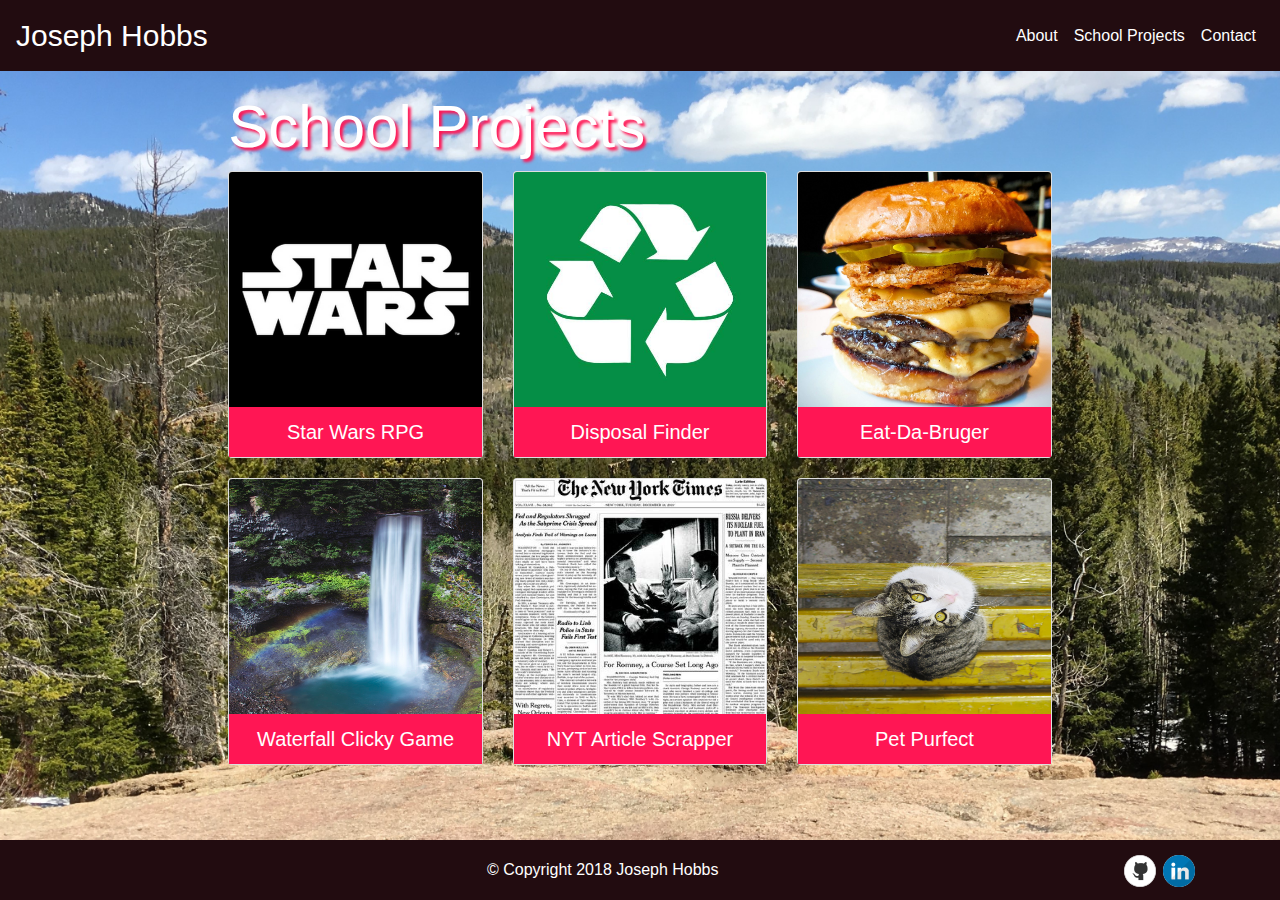
==== portfolio.html @ c1c57bb5 "updated profile page" ====
<!DOCTYPE html>
<html lang="en-us">

    <head>
        <meta charset="UTF-8">
        <meta name="viewport" content="width=device-width, initial-scale=1">
        <title>Joseph Hobbs</title>
        <link rel="stylesheet" href="https://maxcdn.bootstrapcdn.com/bootstrap/4.0.0/css/bootstrap.min.css" integrity="sha384-Gn5384xqQ1aoWXA+058RXPxPg6fy4IWvTNh0E263XmFcJlSAwiGgFAW/dAiS6JXm"
        crossorigin="anonymous">
        <script src="https://code.jquery.com/jquery-3.3.1.min.js" integrity="sha256-FgpCb/KJQlLNfOu91ta32o/NMZxltwRo8QtmkMRdAu8="
            crossorigin="anonymous"></script>
        <script src="https://maxcdn.bootstrapcdn.com/bootstrap/4.0.0/js/bootstrap.min.js" integrity="sha384-JZR6Spejh4U02d8jOt6vLEHfe/JQGiRRSQQxSfFWpi1MquVdAyjUar5+76PVCmYl"
            crossorigin="anonymous"></script>
        <link rel="stylesheet"
            href="https://cdnjs.cloudflare.com/ajax/libs/animate.css/3.5.2/animate.min.css"
            integrity="sha384-OHBBOqpYHNsIqQy8hL1U+8OXf9hH6QRxi0+EODezv82DfnZoV7qoHAZDwMwEJvSw"
            crossorigin="anonymous">
        <!-- <link rel="stylesheet" type="text/css" href="assets/css/style.css"> -->
        <link rel="stylesheet" type="text/css" href="assets/css/style2.css"> 
    </head>

    <body>
        <nav class="navbar navbar-expand-lg">
            <a class="navbar-brand" id="name-header" href="index.html">Joseph Hobbs</a>
            <button class="navbar-toggler custom-toggler" type="button" data-toggle="collapse" data-target="#navbarNavAltMarkup" aria-controls="navbarNavAltMarkup"
                aria-expanded="false" aria-label="Toggle navigation">
                <span class="navbar-toggler-icon"></span>
            </button>
            <div class="collapse navbar-collapse" id="navbarNavAltMarkup">
                <div class="navbar-nav ml-auto">
                    <a class="nav-item nav-link active" href="index.html">About
                        <span class="sr-only">(current)</span>
                    </a>
                    <a class="nav-item nav-link active" href="portfolio.html">School Projects</a>
                    <a class="nav-item nav-link active" href="#" id="contact">Contact</a>
                    <!-- <li class="nav-item dropdown">
                        <a class="nav-link dropdown-toggle" href="#" id="navbarDropdown" role="button" data-toggle="dropdown" aria-haspopup="true" aria-expanded="false">
                            Social
                        </a>
                        <div class="dropdown-menu dropdown-menu-right animated zoomInRight" aria-labelledby="navbarDropdown">
                            <a class="dropdown-item" href="https://github.com/schosev" target="_blank">
                                <img src="assets/images/github.png" alt="github icon" class="social" />
                                Github
                            </a>
                            <a class="dropdown-item" href="https://www.linkedin.com/in/joseph-hobbs-912861156/" target="_blank">
                                <img src="assets/images/linkedin.png" alt="linkedin icon" class="social" />
                                Linked In
                            </a>
                            <a class="dropdown-item" href="https://stackoverflow.com/users/9186098/schosev" target="_blank">
                                <img src="assets/images/stackoverflow.png" alt="stackoverflow icon" class="social" />
                                Stackoverflow
                            </a>
                        </div>
                    </li> -->
                </div>
            </div>
        </nav>

        <div class="container-fluid main-div">
            <div class="row">
                    <div class="col-md-2"></div>
                    <div class="col-md-8 col-sm-12 main-col">
                        <h2 class="jumbo-text">School Projects</h2>
                        <div class="card" id="port-main-card">
                            <!-- <div class="card-header">
                                <h2>Portfolio</h2>
                            </div> -->
                            <!-- <div class="card-body"> -->
                                <div class="row port-row"> 
                                    <div class="col-lg-4 col-md-6 col-sm-6 col-xs-12">
                                        <div class="card card-port">
                                            <img class="card-img-top" src="assets/images/star-wars.jpg" alt="Star Wars RPG Image">
                                            <div class="card-body port-card-body text-center">
                                              Star Wars RPG
                                            </div>
                                            <div class="animated pulse hover-text">
                                              <p class="skill-port">Skills: </p>
                                              <p>HTML, CSS, Javascript, Jquery</p>
                                              <p><a href="https://schosev.github.io/week-4-game/" target="_blank">Visit the website</a></p>
                                              <p><a href="https://github.com/schosev/week-4-game" target="_blank">See the code</a></p>
                                            </div>
                                        </div>
                                    </div>
                                    <div class="col-lg-4 col-md-6 col-sm-6 col-xs-12">
                                        <div class="card card-port">
                                            <img class="card-img-top" src="assets/images/recycling.jpg" alt="Disposal Finder Image">
                                            <div class="card-body port-card-body text-center">
                                              Disposal Finder
                                            </div>
                                            <div class="animated pulse hover-text">
                                              <p class="skill-port">Skills: </p>
                                              <p>API, AJAX, Firebase, google maps, HTML, CSS, Javascript, Jquery</p>
                                              <p><a href="https://schosev.github.io/recycling_project/#!" target="_blank">Visit the website</a></p>
                                              <p><a href="https://github.com/schosev/recycling_project" target="_blank">See the code</a></p>
                                            </div>
                                        </div>
                                    </div>
                                    <div class="col-lg-4 col-md-6 col-sm-6 col-xs-12">
                                      <div class="card card-port">
                                          <img class="card-img-top" src="assets/images/burger2.jpg" alt="Burger Image">
                                          <div class="card-body port-card-body text-center">
                                            Eat-Da-Bruger
                                          </div>
                                          <div class="animated pulse hover-text">
                                            <p class="skill-port">Skills: </p>
                                            <p>handlebars, Node, Express, MySQL, Sequelize, Heroku, HTML, CSS, Javascript, Jquery</p>
                                            <p><a href="https://radiant-sands-44602.herokuapp.com/" target="_blank">Visit the website</a></p>
                                            <p><a href="https://github.com/schosev/burger" target="_blank">See the code</a></p>
                                          </div>
                                      </div>
                                  </div>
                                  <div class="col-lg-4 col-md-6 col-sm-6 col-xs-12">
                                    <div class="card card-port">
                                        <img class="card-img-top" src="assets/images/waterfall2.jpg" alt="Waterfall Image">
                                        <div class="card-body port-card-body text-center">
                                          Waterfall Clicky Game
                                        </div>
                                        <div class="animated pulse hover-text">
                                          <p class="skill-port">Skills: </p>
                                          <p>React, HTML, CSS, Javascript</p>
                                          <p><a href="https://schosev.github.io/click-game/" target="_blank">Visit the website</a></p>
                                          <p><a href="https://github.com/schosev/click-game" target="_blank">See the code</a></p>
                                        </div>
                                    </div>
                                </div>
                                <div class="col-lg-4 col-md-6 col-sm-6 col-xs-12">
                                  <div class="card card-port">
                                      <img class="card-img-top" src="assets/images/nyt.jpg" alt="Waterfall Image">
                                      <div class="card-body port-card-body text-center">
                                        NYT Article Scrapper
                                      </div>
                                      <div class="animated pulse hover-text">
                                        <p class="skill-port">Skills: </p>
                                        <p>React, API, Node, Express, MongoDB, Mongoose, Heroku, HTML, CSS, Javascript</p>
                                        <p><a href="https://frozen-lowlands-61002.herokuapp.com/" target="_blank">Visit the website</a></p>
                                        <p><a href="https://github.com/schosev/nyt-react" target="_blank">See the code</a></p>
                                      </div>
                                  </div>
                              </div>
                                    <div class="col-lg-4 col-md-6 col-sm-6 col-xs-12">
                                        <div class="card card-port">
                                            <img class="card-img-top" src="assets/images/cat.jpeg" alt="Pet Purfect Image">
                                            <div class="card-body port-card-body text-center">
                                              Pet Purfect
                                            </div>
                                            <div class="animated pulse hover-text">
                                              <p class="skill-port">Skills: </p>
                                              <p>React, API, Node, Express, MySQL, Sequlize, firebase, HTML, CSS, Javascript, Boostrap, Heroku</p>
                                              <p><a href="https://petpurfect.herokuapp.com/" target="_blank">Visit the website</a></p>
                                              <p><a href="https://github.com/ggaeth/pet-care-project" target="_blank">See the code</a></p>
                                            </div>
                                        </div>
                                    </div>
                                </div>            
                                <div class="col-md-2"></div>
                            </div>
                        <!-- </div> -->
                    </div>
                </div>
            </div>

        <footer class="footer">
            <div class="container">
                <div class="text-center footer-text">&copy; Copyright 2018 Joseph Hobbs
                    <div class="social-icons">
                    <a href="https://github.com/schosev" target="_blank">
                        <img src="assets/images/github.png" alt="github icon" class="social" />
                    </a>
                    <a href="https://www.linkedin.com/in/joseph-hobbs-912861156/" target="_blank">
                        <img src="assets/images/linkedin.png" alt="linkedin icon" class="social" />
                    </a>
                    <!-- <a href="https://stackoverflow.com/users/9186098/schosev" target="_blank">
                        <img src="assets/images/stackoverflow.png" alt="stackoverflow icon" class="social" />
                    </a> -->
                    </div>
                </div>
            </div>
        </footer>
        <div class="modal fade animated zoomIn" id="contactModal" tabindex="-1" role="dialog" aria-labelledby="exampleModalCenterTitle" aria-hidden="true">
            <div class="modal-dialog modal-dialog-centered" role="document">
                <div class="modal-content">
                    <div class="modal-header">
                        <h5 class="modal-title" id="exampleModalLongTitle">Contact Me</h5>
                        <button type="button" class="close" data-dismiss="modal" aria-label="Close">
                            <span aria-hidden="true">&times;</span>
                        </button>
        
                    </div>
                    <div class="modal-body">
                        <div class="row">
                            <div class="card-body">
                                <!-- <form>
                                    <div class="form-group">
                                        <label for="name-box" class="labelClass">Name</label>
                                        <br />
                                        <input type="text" class="form-control" name="name-box" id=name-box placeholder="John Smith" />
                                        <br />
                                    </div>
                                    <div class="form-group">
                                        <label for="email-box" class="labelClass">Email</label>
                                        <br />
                                        <input type="email" class="form-control" name="email-box" id="email-box" placeholder="example@gmail.com" />
                                        <br />
                                    </div>
                                    <div class="form-group">
                                        <label for="message-box" class="labelClass">Message</label>
                                        <br />
                                        <textarea class="form-control" name="message-box" id="message-box"></textarea>
                                        <br />
                                    </div>
                                        <input type="button" class="btn btn-default btn-lg" id="submit-button" data-dismiss="modal" value="Submit" />
                                        <br />
                                </form> -->
                                <p><span class="contact-title">Email:</span> <a class="contact-link" href="mailto:jhobbs1978@hotmail.com" target="_top">jhobbs1978@hotmail.com</a></p>
                                <p><span class="contact-title">Phone:</span> 816-716-6224</p>
                                <p>
                                  <a class="contact-link" href="https://www.linkedin.com/in/joseph-hobbs-912861156/" target="_blank">
                                    <span class="contact-title">LinkedIn </span>
                                    <img src="assets/images/linkedin.png" alt="linkedin icon" />
                                  </a>
                                </p>
                            </div>
                        </div>
                    </div>
                </div>
            </div>
        </div>
        <script>
            $("#contact").on("click", function(){
                $('#contactModal').modal("show");
            })
        </script>
    </body>
</html>
---- assets/css/style2.css ----
html {
    position: relative;
    min-height: 100%;
}

body {
  margin-bottom: 60px; /* Margin bottom by footer height */
  /* background: linear-gradient(to right, #247ba0, #b2dbbf, #70c1b3); */

  /* background-image: url("../images/co-view-2.jpg");
  background-repeat: no-repeat;
  background-position:center;
  background-size: cover; */
  /* background-size: 100% 100%; */

  background: url(../images/co-view-4.jpg) no-repeat center center fixed; 
  -webkit-background-size: cover;
  -moz-background-size: cover;
  -o-background-size: cover;
  background-size: cover;
}

.main-div {
    margin: 20px 0px;
}

.navbar {
    background-color: #220c10;
    color: #ffffff
}

a {
    color: #ffffff;
}

a:hover {
    color: #cdd3d5;
}

.custom-toggler.navbar-toggler {
    border-color: rgb(255,255,255);
}
.custom-toggler .navbar-toggler-icon {
  background-image: url("data:image/svg+xml;charset=utf8,%3Csvg viewBox='0 0 32 32' xmlns='http://www.w3.org/2000/svg'%3E%3Cpath stroke='rgba(255,255,255, 0.7)' stroke-width='2' stroke-linecap='round' stroke-miterlimit='10' d='M4 8h24M4 16h24M4 24h24'/%3E%3C/svg%3E");
}

.card-header, .modal-header {
    background-color: #ff1654;
}

.jumbotron {
  /* background-image: url("../images/mountains.jpg"); */
  /* background-image: url("../images/colorado2.jpg"); */

  /* background-image: url("../images/moon.jpg");
  background-repeat: no-repeat;
  background-size: 100% 100%; */

  background-color: transparent;
  border: 10px solid black;
 
}

.jumbo-text {
  font-size: 60px;
  color: #ffffff;
  text-shadow: 3px 3px 3px #ff1654;
  /* color: black;
  text-shadow: 3px 3px 3px #ff1654; */
}

.port-card-body {
    background-color: #ff1654;
    color: #ffffff;
    font-size: 20px;
    padding: 10px;
}

.port-row {
    margin-bottom: 20px;
}

.space {
  /* margin-top: 20px; */
}

.footer {
    position: absolute;
    bottom: 0;
    width: 100%;
    height: 60px; /* Set the fixed height of the footer here */
    line-height: 60px; /* Vertically center the text there */
    background-color: #220c10;
    color: #ffffff;
}

.social-icons {
    float: right;
}

.social {
    margin-left: 3px;
}

img {
    max-height: 235px;
}

/* .card-image-top {
  max-height: 235px; 
} */

#port-main-card {
    margin-bottom: 20px;
    background-color: transparent;
    border: none;
}

.contact-link {
  color: #220c10;
}

.contact-link:hover {
  color: #ff1654;
}

.contact-title {
  font-weight: bold;
}

.card-port {
  position: relative;
  margin-bottom: 20px;
}

.card-port .hover-text {
  position:absolute;
  top: 0px;
  left:0px;
  /* visibility:hidden; */
  display: none;
}
  
.card-port:hover .hover-text {
/* visibility:visible; */
width: 100%;
height: 100%;
/* background-color: black; */
background-color: rgba(12, 11, 11, 0.6);
color: white;
display: block;
}

.skill-port {
  margin-bottom: 0px;
  font-weight: bold;
}

.hover-text a {
  color: #ffffff;
  font-weight: bold;
}

#name-header {
    font-size: 30px;
}

#profile-image {
    float: left;
    margin-right: 20px;
}
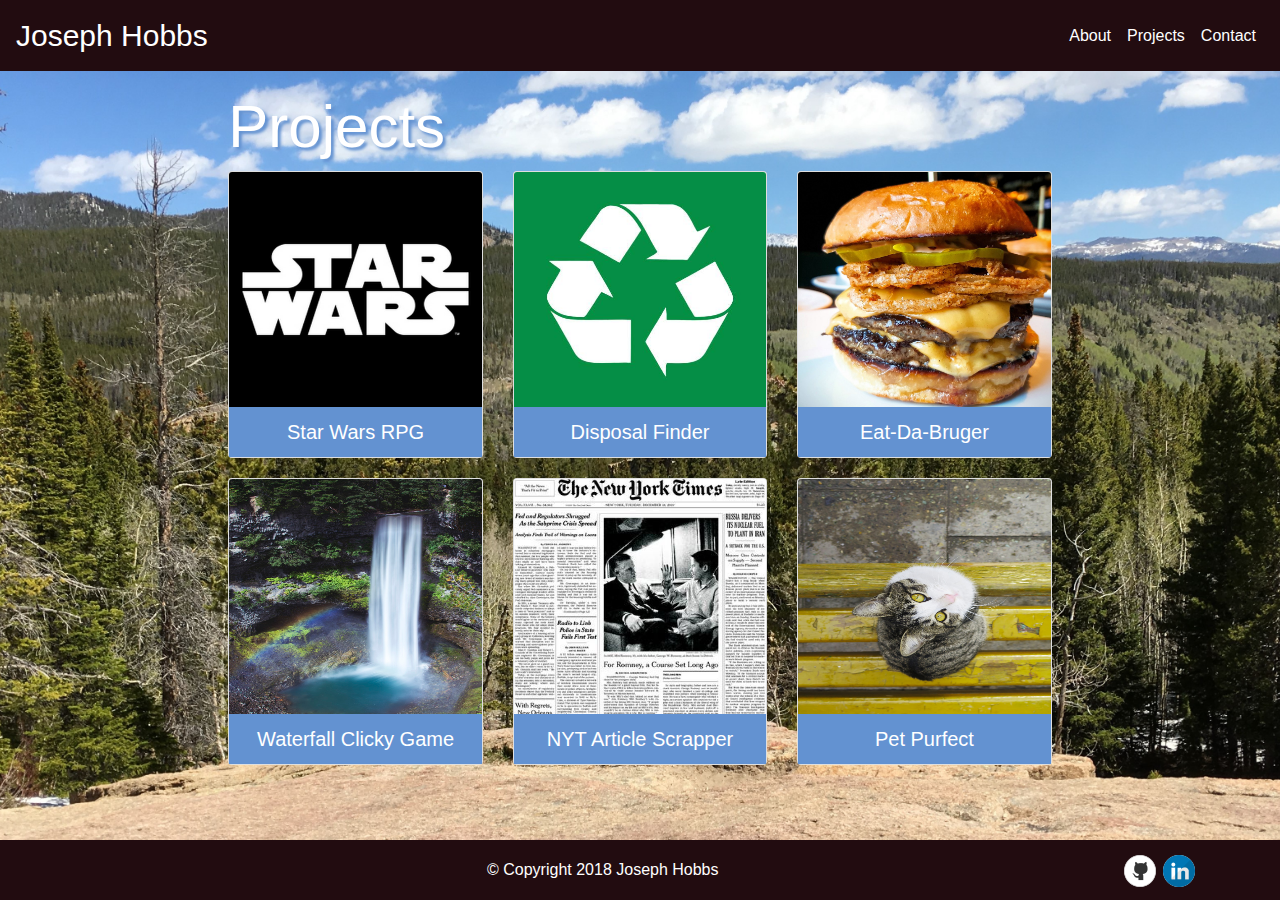
==== commit 05731656: "changed colors and removed animation from modal" ====
--- a/portfolio.html
+++ b/portfolio.html
@@ -1,234 +1,214 @@
 <!DOCTYPE html>
 <html lang="en-us">
 
-    <head>
-        <meta charset="UTF-8">
-        <meta name="viewport" content="width=device-width, initial-scale=1">
-        <title>Joseph Hobbs</title>
-        <link rel="stylesheet" href="https://maxcdn.bootstrapcdn.com/bootstrap/4.0.0/css/bootstrap.min.css" integrity="sha384-Gn5384xqQ1aoWXA+058RXPxPg6fy4IWvTNh0E263XmFcJlSAwiGgFAW/dAiS6JXm"
-        crossorigin="anonymous">
-        <script src="https://code.jquery.com/jquery-3.3.1.min.js" integrity="sha256-FgpCb/KJQlLNfOu91ta32o/NMZxltwRo8QtmkMRdAu8="
-            crossorigin="anonymous"></script>
-        <script src="https://maxcdn.bootstrapcdn.com/bootstrap/4.0.0/js/bootstrap.min.js" integrity="sha384-JZR6Spejh4U02d8jOt6vLEHfe/JQGiRRSQQxSfFWpi1MquVdAyjUar5+76PVCmYl"
-            crossorigin="anonymous"></script>
-        <link rel="stylesheet"
-            href="https://cdnjs.cloudflare.com/ajax/libs/animate.css/3.5.2/animate.min.css"
-            integrity="sha384-OHBBOqpYHNsIqQy8hL1U+8OXf9hH6QRxi0+EODezv82DfnZoV7qoHAZDwMwEJvSw"
-            crossorigin="anonymous">
-        <!-- <link rel="stylesheet" type="text/css" href="assets/css/style.css"> -->
-        <link rel="stylesheet" type="text/css" href="assets/css/style2.css"> 
-    </head>
-
-    <body>
-        <nav class="navbar navbar-expand-lg">
-            <a class="navbar-brand" id="name-header" href="index.html">Joseph Hobbs</a>
-            <button class="navbar-toggler custom-toggler" type="button" data-toggle="collapse" data-target="#navbarNavAltMarkup" aria-controls="navbarNavAltMarkup"
-                aria-expanded="false" aria-label="Toggle navigation">
-                <span class="navbar-toggler-icon"></span>
-            </button>
-            <div class="collapse navbar-collapse" id="navbarNavAltMarkup">
-                <div class="navbar-nav ml-auto">
-                    <a class="nav-item nav-link active" href="index.html">About
-                        <span class="sr-only">(current)</span>
-                    </a>
-                    <a class="nav-item nav-link active" href="portfolio.html">School Projects</a>
-                    <a class="nav-item nav-link active" href="#" id="contact">Contact</a>
-                    <!-- <li class="nav-item dropdown">
-                        <a class="nav-link dropdown-toggle" href="#" id="navbarDropdown" role="button" data-toggle="dropdown" aria-haspopup="true" aria-expanded="false">
-                            Social
-                        </a>
-                        <div class="dropdown-menu dropdown-menu-right animated zoomInRight" aria-labelledby="navbarDropdown">
-                            <a class="dropdown-item" href="https://github.com/schosev" target="_blank">
-                                <img src="assets/images/github.png" alt="github icon" class="social" />
-                                Github
-                            </a>
-                            <a class="dropdown-item" href="https://www.linkedin.com/in/joseph-hobbs-912861156/" target="_blank">
-                                <img src="assets/images/linkedin.png" alt="linkedin icon" class="social" />
-                                Linked In
-                            </a>
-                            <a class="dropdown-item" href="https://stackoverflow.com/users/9186098/schosev" target="_blank">
-                                <img src="assets/images/stackoverflow.png" alt="stackoverflow icon" class="social" />
-                                Stackoverflow
-                            </a>
-                        </div>
-                    </li> -->
-                </div>
-            </div>
-        </nav>
-
-        <div class="container-fluid main-div">
-            <div class="row">
-                    <div class="col-md-2"></div>
-                    <div class="col-md-8 col-sm-12 main-col">
-                        <h2 class="jumbo-text">School Projects</h2>
-                        <div class="card" id="port-main-card">
-                            <!-- <div class="card-header">
-                                <h2>Portfolio</h2>
-                            </div> -->
-                            <!-- <div class="card-body"> -->
-                                <div class="row port-row"> 
-                                    <div class="col-lg-4 col-md-6 col-sm-6 col-xs-12">
-                                        <div class="card card-port">
-                                            <img class="card-img-top" src="assets/images/star-wars.jpg" alt="Star Wars RPG Image">
-                                            <div class="card-body port-card-body text-center">
-                                              Star Wars RPG
-                                            </div>
-                                            <div class="animated pulse hover-text">
-                                              <p class="skill-port">Skills: </p>
-                                              <p>HTML, CSS, Javascript, Jquery</p>
-                                              <p><a href="https://schosev.github.io/week-4-game/" target="_blank">Visit the website</a></p>
-                                              <p><a href="https://github.com/schosev/week-4-game" target="_blank">See the code</a></p>
-                                            </div>
-                                        </div>
-                                    </div>
-                                    <div class="col-lg-4 col-md-6 col-sm-6 col-xs-12">
-                                        <div class="card card-port">
-                                            <img class="card-img-top" src="assets/images/recycling.jpg" alt="Disposal Finder Image">
-                                            <div class="card-body port-card-body text-center">
-                                              Disposal Finder
-                                            </div>
-                                            <div class="animated pulse hover-text">
-                                              <p class="skill-port">Skills: </p>
-                                              <p>API, AJAX, Firebase, google maps, HTML, CSS, Javascript, Jquery</p>
-                                              <p><a href="https://schosev.github.io/recycling_project/#!" target="_blank">Visit the website</a></p>
-                                              <p><a href="https://github.com/schosev/recycling_project" target="_blank">See the code</a></p>
-                                            </div>
-                                        </div>
-                                    </div>
-                                    <div class="col-lg-4 col-md-6 col-sm-6 col-xs-12">
-                                      <div class="card card-port">
-                                          <img class="card-img-top" src="assets/images/burger2.jpg" alt="Burger Image">
-                                          <div class="card-body port-card-body text-center">
-                                            Eat-Da-Bruger
-                                          </div>
-                                          <div class="animated pulse hover-text">
-                                            <p class="skill-port">Skills: </p>
-                                            <p>handlebars, Node, Express, MySQL, Sequelize, Heroku, HTML, CSS, Javascript, Jquery</p>
-                                            <p><a href="https://radiant-sands-44602.herokuapp.com/" target="_blank">Visit the website</a></p>
-                                            <p><a href="https://github.com/schosev/burger" target="_blank">See the code</a></p>
-                                          </div>
-                                      </div>
-                                  </div>
-                                  <div class="col-lg-4 col-md-6 col-sm-6 col-xs-12">
-                                    <div class="card card-port">
-                                        <img class="card-img-top" src="assets/images/waterfall2.jpg" alt="Waterfall Image">
-                                        <div class="card-body port-card-body text-center">
-                                          Waterfall Clicky Game
-                                        </div>
-                                        <div class="animated pulse hover-text">
-                                          <p class="skill-port">Skills: </p>
-                                          <p>React, HTML, CSS, Javascript</p>
-                                          <p><a href="https://schosev.github.io/click-game/" target="_blank">Visit the website</a></p>
-                                          <p><a href="https://github.com/schosev/click-game" target="_blank">See the code</a></p>
-                                        </div>
-                                    </div>
-                                </div>
-                                <div class="col-lg-4 col-md-6 col-sm-6 col-xs-12">
-                                  <div class="card card-port">
-                                      <img class="card-img-top" src="assets/images/nyt.jpg" alt="Waterfall Image">
-                                      <div class="card-body port-card-body text-center">
-                                        NYT Article Scrapper
-                                      </div>
-                                      <div class="animated pulse hover-text">
-                                        <p class="skill-port">Skills: </p>
-                                        <p>React, API, Node, Express, MongoDB, Mongoose, Heroku, HTML, CSS, Javascript</p>
-                                        <p><a href="https://frozen-lowlands-61002.herokuapp.com/" target="_blank">Visit the website</a></p>
-                                        <p><a href="https://github.com/schosev/nyt-react" target="_blank">See the code</a></p>
-                                      </div>
-                                  </div>
-                              </div>
-                                    <div class="col-lg-4 col-md-6 col-sm-6 col-xs-12">
-                                        <div class="card card-port">
-                                            <img class="card-img-top" src="assets/images/cat.jpeg" alt="Pet Purfect Image">
-                                            <div class="card-body port-card-body text-center">
-                                              Pet Purfect
-                                            </div>
-                                            <div class="animated pulse hover-text">
-                                              <p class="skill-port">Skills: </p>
-                                              <p>React, API, Node, Express, MySQL, Sequlize, firebase, HTML, CSS, Javascript, Boostrap, Heroku</p>
-                                              <p><a href="https://petpurfect.herokuapp.com/" target="_blank">Visit the website</a></p>
-                                              <p><a href="https://github.com/ggaeth/pet-care-project" target="_blank">See the code</a></p>
-                                            </div>
-                                        </div>
-                                    </div>
-                                </div>            
-                                <div class="col-md-2"></div>
-                            </div>
-                        <!-- </div> -->
-                    </div>
-                </div>
-            </div>
-
-        <footer class="footer">
-            <div class="container">
-                <div class="text-center footer-text">&copy; Copyright 2018 Joseph Hobbs
-                    <div class="social-icons">
-                    <a href="https://github.com/schosev" target="_blank">
-                        <img src="assets/images/github.png" alt="github icon" class="social" />
-                    </a>
-                    <a href="https://www.linkedin.com/in/joseph-hobbs-912861156/" target="_blank">
-                        <img src="assets/images/linkedin.png" alt="linkedin icon" class="social" />
-                    </a>
-                    <!-- <a href="https://stackoverflow.com/users/9186098/schosev" target="_blank">
-                        <img src="assets/images/stackoverflow.png" alt="stackoverflow icon" class="social" />
-                    </a> -->
-                    </div>
-                </div>
-            </div>
-        </footer>
-        <div class="modal fade animated zoomIn" id="contactModal" tabindex="-1" role="dialog" aria-labelledby="exampleModalCenterTitle" aria-hidden="true">
-            <div class="modal-dialog modal-dialog-centered" role="document">
-                <div class="modal-content">
-                    <div class="modal-header">
-                        <h5 class="modal-title" id="exampleModalLongTitle">Contact Me</h5>
-                        <button type="button" class="close" data-dismiss="modal" aria-label="Close">
-                            <span aria-hidden="true">&times;</span>
-                        </button>
-        
-                    </div>
-                    <div class="modal-body">
-                        <div class="row">
-                            <div class="card-body">
-                                <!-- <form>
-                                    <div class="form-group">
-                                        <label for="name-box" class="labelClass">Name</label>
-                                        <br />
-                                        <input type="text" class="form-control" name="name-box" id=name-box placeholder="John Smith" />
-                                        <br />
-                                    </div>
-                                    <div class="form-group">
-                                        <label for="email-box" class="labelClass">Email</label>
-                                        <br />
-                                        <input type="email" class="form-control" name="email-box" id="email-box" placeholder="example@gmail.com" />
-                                        <br />
-                                    </div>
-                                    <div class="form-group">
-                                        <label for="message-box" class="labelClass">Message</label>
-                                        <br />
-                                        <textarea class="form-control" name="message-box" id="message-box"></textarea>
-                                        <br />
-                                    </div>
-                                        <input type="button" class="btn btn-default btn-lg" id="submit-button" data-dismiss="modal" value="Submit" />
-                                        <br />
-                                </form> -->
-                                <p><span class="contact-title">Email:</span> <a class="contact-link" href="mailto:jhobbs1978@hotmail.com" target="_top">jhobbs1978@hotmail.com</a></p>
-                                <p><span class="contact-title">Phone:</span> 816-716-6224</p>
-                                <p>
-                                  <a class="contact-link" href="https://www.linkedin.com/in/joseph-hobbs-912861156/" target="_blank">
-                                    <span class="contact-title">LinkedIn </span>
-                                    <img src="assets/images/linkedin.png" alt="linkedin icon" />
-                                  </a>
-                                </p>
-                            </div>
-                        </div>
-                    </div>
-                </div>
-            </div>
-        </div>
-        <script>
-            $("#contact").on("click", function(){
-                $('#contactModal').modal("show");
-            })
-        </script>
-    </body>
+<head>
+  <meta charset="UTF-8">
+  <meta name="viewport" content="width=device-width, initial-scale=1">
+  <title>Joseph Hobbs</title>
+  <link rel="stylesheet" href="https://maxcdn.bootstrapcdn.com/bootstrap/4.0.0/css/bootstrap.min.css" integrity="sha384-Gn5384xqQ1aoWXA+058RXPxPg6fy4IWvTNh0E263XmFcJlSAwiGgFAW/dAiS6JXm"
+    crossorigin="anonymous">
+  <script src="https://code.jquery.com/jquery-3.3.1.min.js" integrity="sha256-FgpCb/KJQlLNfOu91ta32o/NMZxltwRo8QtmkMRdAu8="
+    crossorigin="anonymous"></script>
+  <script src="https://maxcdn.bootstrapcdn.com/bootstrap/4.0.0/js/bootstrap.min.js" integrity="sha384-JZR6Spejh4U02d8jOt6vLEHfe/JQGiRRSQQxSfFWpi1MquVdAyjUar5+76PVCmYl"
+    crossorigin="anonymous"></script>
+  <link rel="stylesheet" href="https://cdnjs.cloudflare.com/ajax/libs/animate.css/3.5.2/animate.min.css" integrity="sha384-OHBBOqpYHNsIqQy8hL1U+8OXf9hH6QRxi0+EODezv82DfnZoV7qoHAZDwMwEJvSw"
+    crossorigin="anonymous">
+  <link rel="stylesheet" type="text/css" href="assets/css/style.css">
+</head>
+
+<body>
+  <nav class="navbar navbar-expand-lg">
+    <a class="navbar-brand" id="name-header" href="index.html">Joseph Hobbs</a>
+    <button class="navbar-toggler custom-toggler" type="button" data-toggle="collapse" data-target="#navbarNavAltMarkup" aria-controls="navbarNavAltMarkup"
+      aria-expanded="false" aria-label="Toggle navigation">
+      <span class="navbar-toggler-icon"></span>
+    </button>
+    <div class="collapse navbar-collapse" id="navbarNavAltMarkup">
+      <div class="navbar-nav ml-auto">
+        <a class="nav-item nav-link active" href="index.html">About
+          <span class="sr-only">(current)</span>
+        </a>
+        <a class="nav-item nav-link active" href="portfolio.html">Projects</a>
+        <a class="nav-item nav-link active" href="#" id="contact">Contact</a>
+      </div>
+    </div>
+  </nav>
+
+  <div class="container-fluid main-div">
+    <div class="row">
+      <div class="col-md-2"></div>
+      <div class="col-md-8 col-sm-12 main-col">
+        <h2 class="jumbo-text">Projects</h2>
+        <div class="card" id="port-main-card">
+          <div class="row port-row">
+            <div class="col-lg-4 col-md-6 col-sm-6 col-xs-12">
+              <div class="card card-port">
+                <img class="card-img-top" src="assets/images/star-wars.jpg" alt="Star Wars RPG Image">
+                <div class="card-body port-card-body text-center">
+                  Star Wars RPG
+                </div>
+                <div class="animated pulse hover-text">
+                  <p class="skill-port">Skills: </p>
+                  <p>HTML, CSS, Javascript, Jquery</p>
+                  <p>
+                    <a href="https://schosev.github.io/week-4-game/" target="_blank">Visit the website</a>
+                  </p>
+                  <p>
+                    <a href="https://github.com/schosev/week-4-game" target="_blank">See the code</a>
+                  </p>
+                </div>
+              </div>
+            </div>
+            <div class="col-lg-4 col-md-6 col-sm-6 col-xs-12">
+              <div class="card card-port">
+                <img class="card-img-top" src="assets/images/recycling.jpg" alt="Disposal Finder Image">
+                <div class="card-body port-card-body text-center">
+                  Disposal Finder
+                </div>
+                <div class="animated pulse hover-text">
+                  <p class="skill-port">Skills: </p>
+                  <p>API, AJAX, Firebase, google maps, HTML, CSS, Javascript, Jquery</p>
+                  <p>
+                    <a href="https://schosev.github.io/recycling_project/#!" target="_blank">Visit the website</a>
+                  </p>
+                  <p>
+                    <a href="https://github.com/schosev/recycling_project" target="_blank">See the code</a>
+                  </p>
+                </div>
+              </div>
+            </div>
+            <div class="col-lg-4 col-md-6 col-sm-6 col-xs-12">
+              <div class="card card-port">
+                <img class="card-img-top" src="assets/images/burger2.jpg" alt="Burger Image">
+                <div class="card-body port-card-body text-center">
+                  Eat-Da-Bruger
+                </div>
+                <div class="animated pulse hover-text">
+                  <p class="skill-port">Skills: </p>
+                  <p>handlebars, Node, Express, MySQL, Sequelize, Heroku, HTML, CSS, Javascript, Jquery</p>
+                  <p>
+                    <a href="https://radiant-sands-44602.herokuapp.com/" target="_blank">Visit the website</a>
+                  </p>
+                  <p>
+                    <a href="https://github.com/schosev/burger" target="_blank">See the code</a>
+                  </p>
+                </div>
+              </div>
+            </div>
+            <div class="col-lg-4 col-md-6 col-sm-6 col-xs-12">
+              <div class="card card-port">
+                <img class="card-img-top" src="assets/images/waterfall2.jpg" alt="Waterfall Image">
+                <div class="card-body port-card-body text-center">
+                  Waterfall Clicky Game
+                </div>
+                <div class="animated pulse hover-text">
+                  <p class="skill-port">Skills: </p>
+                  <p>React, HTML, CSS, Javascript</p>
+                  <p>
+                    <a href="https://schosev.github.io/click-game/" target="_blank">Visit the website</a>
+                  </p>
+                  <p>
+                    <a href="https://github.com/schosev/click-game" target="_blank">See the code</a>
+                  </p>
+                </div>
+              </div>
+            </div>
+            <div class="col-lg-4 col-md-6 col-sm-6 col-xs-12">
+              <div class="card card-port">
+                <img class="card-img-top" src="assets/images/nyt.jpg" alt="Waterfall Image">
+                <div class="card-body port-card-body text-center">
+                  NYT Article Scrapper
+                </div>
+                <div class="animated pulse hover-text">
+                  <p class="skill-port">Skills: </p>
+                  <p>React, API, Node, Express, MongoDB, Mongoose, Heroku, HTML, CSS, Javascript</p>
+                  <p>
+                    <a href="https://frozen-lowlands-61002.herokuapp.com/" target="_blank">Visit the website</a>
+                  </p>
+                  <p>
+                    <a href="https://github.com/schosev/nyt-react" target="_blank">See the code</a>
+                  </p>
+                </div>
+              </div>
+            </div>
+            <div class="col-lg-4 col-md-6 col-sm-6 col-xs-12">
+              <div class="card card-port">
+                <img class="card-img-top" src="assets/images/cat.jpeg" alt="Pet Purfect Image">
+                <div class="card-body port-card-body text-center">
+                  Pet Purfect
+                </div>
+                <div class="animated pulse hover-text">
+                  <p class="skill-port">Skills: </p>
+                  <p>React, API, Node, Express, MySQL, Sequlize, firebase, HTML, CSS, Javascript, Boostrap, Heroku</p>
+                  <p>
+                    <a href="https://petpurfect.herokuapp.com/" target="_blank">Visit the website</a>
+                  </p>
+                  <p>
+                    <a href="https://github.com/ggaeth/pet-care-project" target="_blank">See the code</a>
+                  </p>
+                </div>
+              </div>
+            </div>
+          </div>
+          <div class="col-md-2"></div>
+        </div>
+      </div>
+    </div>
+  </div>
+
+  <footer class="footer">
+    <div class="container">
+      <div class="text-center footer-text">&copy; Copyright 2018 Joseph Hobbs
+        <div class="social-icons">
+          <a href="https://github.com/schosev" target="_blank">
+            <img src="assets/images/github.png" alt="github icon" class="social" />
+          </a>
+          <a href="https://www.linkedin.com/in/joseph-hobbs-912861156/" target="_blank">
+            <img src="assets/images/linkedin.png" alt="linkedin icon" class="social" />
+          </a>
+        </div>
+      </div>
+    </div>
+  </footer>
+  <!-- <div class="modal fade animated zoomIn" id="contactModal" tabindex="-1" role="dialog" aria-labelledby="exampleModalCenterTitle"
+    aria-hidden="true"> -->
+    <div class="modal fade" id="contactModal" tabindex="-1" role="dialog" aria-labelledby="exampleModalCenterTitle"
+    aria-hidden="true">
+    <div class="modal-dialog modal-dialog-centered" role="document">
+      <div class="modal-content">
+        <div class="modal-header">
+          <h5 class="modal-title" id="exampleModalLongTitle">Contact Me</h5>
+          <button type="button" class="close" data-dismiss="modal" aria-label="Close">
+            <span aria-hidden="true">&times;</span>
+          </button>
+
+        </div>
+        <div class="modal-body contact-body">
+          <div class="row">
+            <div class="card-body">
+              <p>
+                <span class="contact-title">Email:</span>
+                <a class="contact-link" href="mailto:jhobbs1978@hotmail.com" target="_top">jhobbs1978@hotmail.com</a>
+              </p>
+              <p>
+                <span class="contact-title">Phone:</span> 816-716-6224</p>
+              <p>
+                <a class="contact-link" href="https://www.linkedin.com/in/joseph-hobbs-912861156/" target="_blank">
+                  <span class="contact-title">LinkedIn </span>
+                  <img src="assets/images/linkedin.png" alt="linkedin icon" />
+                </a>
+              </p>
+            </div>
+          </div>
+        </div>
+      </div>
+    </div>
+  </div>
+  <script>
+    $("#contact").on("click", function () {
+      $('#contactModal').modal("show");
+    })
+  </script>
+</body>
+
 </html>--- a/assets/css/style.css
+++ b/assets/css/style.css
@@ -0,0 +1,148 @@
+html {
+    position: relative;
+    min-height: 100%;
+}
+
+body {
+  margin-bottom: 60px; /* Margin bottom by footer height */
+
+  background: url(../images/co-view-4.jpg) no-repeat center center fixed; 
+  -webkit-background-size: cover;
+  -moz-background-size: cover;
+  -o-background-size: cover;
+  background-size: cover;
+}
+
+.main-div {
+    margin: 20px 0px;
+}
+
+.navbar {
+    background-color: #220c10;
+    color: #ffffff
+}
+
+a {
+    color: #ffffff;
+}
+
+a:hover {
+    color: #cdd3d5;
+}
+
+.custom-toggler.navbar-toggler {
+    border-color: rgb(255,255,255);
+}
+.custom-toggler .navbar-toggler-icon {
+  background-image: url("data:image/svg+xml;charset=utf8,%3Csvg viewBox='0 0 32 32' xmlns='http://www.w3.org/2000/svg'%3E%3Cpath stroke='rgba(255,255,255, 0.7)' stroke-width='2' stroke-linecap='round' stroke-miterlimit='10' d='M4 8h24M4 16h24M4 24h24'/%3E%3C/svg%3E");
+}
+
+.card-header, .modal-header {
+  /* background-color: #ff1654; */
+  /* background-color: #6392D1; */
+  background: linear-gradient(to right, #88B7E5, #6392d1);
+}
+
+.contact-body {
+  /* background: linear-gradient(to right, #247ba0, #b2dbbf, #70c1b3); */
+  background-color: #DBCAB8;
+}
+
+.jumbo-text {
+  font-size: 60px;
+  color: #ffffff;
+  /* text-shadow: 3px 3px 3px #ff1654; */
+  text-shadow: 3px 3px 3px #6392d1;
+}
+
+.port-card-body {
+    /* background-color: #ff1654; */
+    background-color: #6392d1;
+    color: #ffffff;
+    font-size: 20px;
+    padding: 10px;
+}
+
+.port-row {
+    margin-bottom: 20px;
+}
+
+.footer {
+    position: absolute;
+    bottom: 0;
+    width: 100%;
+    height: 60px; /* Set the fixed height of the footer here */
+    line-height: 60px; /* Vertically center the text there */
+    background-color: #220c10;
+    color: #ffffff;
+}
+
+.social-icons {
+    float: right;
+}
+
+.social {
+    margin-left: 3px;
+}
+
+img {
+    max-height: 235px;
+}
+
+#port-main-card {
+    margin-bottom: 20px;
+    background-color: transparent;
+    border: none;
+}
+
+.contact-link {
+  color: #220c10;
+}
+
+.contact-link:hover {
+  color: #ff1654;
+}
+
+.contact-title {
+  font-weight: bold;
+}
+
+.card-port {
+  position: relative;
+  margin-bottom: 20px;
+}
+
+.card-port .hover-text {
+  position:absolute;
+  top: 0px;
+  left:0px;
+  /* visibility:hidden; */
+  display: none;
+}
+  
+.card-port:hover .hover-text {
+width: 100%;
+height: 100%;
+background-color: rgba(12, 11, 11, 0.6);
+color: white;
+display: block;
+}
+
+.skill-port {
+  margin-bottom: 0px;
+  font-weight: bold;
+}
+
+.hover-text a {
+  color: #ffffff;
+  font-weight: bold;
+}
+
+#name-header {
+    font-size: 30px;
+}
+
+#profile-image {
+    float: left;
+    margin-right: 20px;
+}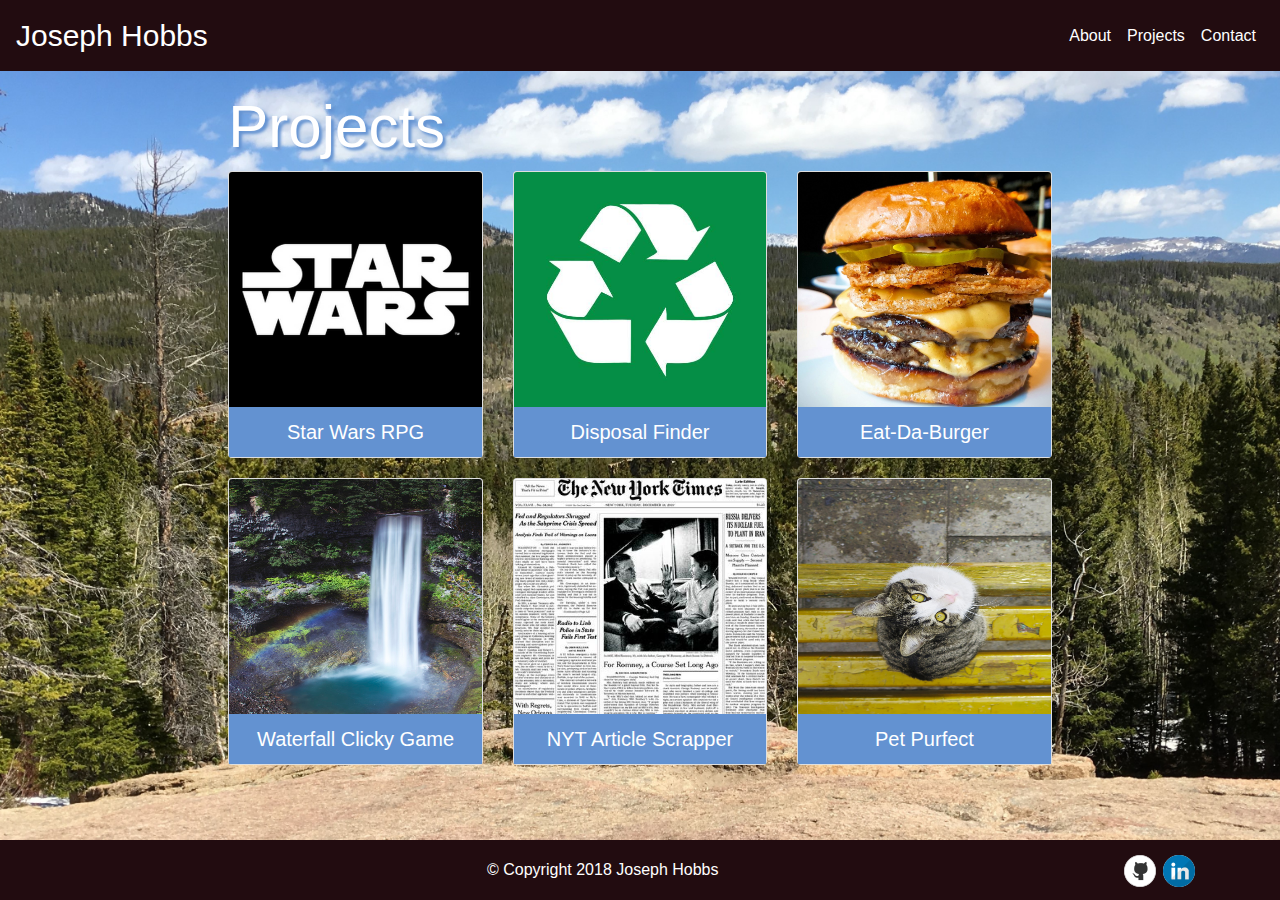
==== commit f68b7ca6: "correct typo" ====
--- a/portfolio.html
+++ b/portfolio.html
@@ -81,7 +81,7 @@
               <div class="card card-port">
                 <img class="card-img-top" src="assets/images/burger2.jpg" alt="Burger Image">
                 <div class="card-body port-card-body text-center">
-                  Eat-Da-Bruger
+                  Eat-Da-Burger
                 </div>
                 <div class="animated pulse hover-text">
                   <p class="skill-port">Skills: </p>
--- a/assets/css/style.css
+++ b/assets/css/style.css
@@ -38,25 +38,20 @@
 }
 
 .card-header, .modal-header {
-  /* background-color: #ff1654; */
-  /* background-color: #6392D1; */
   background: linear-gradient(to right, #88B7E5, #6392d1);
 }
 
 .contact-body {
-  /* background: linear-gradient(to right, #247ba0, #b2dbbf, #70c1b3); */
   background-color: #DBCAB8;
 }
 
 .jumbo-text {
   font-size: 60px;
   color: #ffffff;
-  /* text-shadow: 3px 3px 3px #ff1654; */
   text-shadow: 3px 3px 3px #6392d1;
 }
 
 .port-card-body {
-    /* background-color: #ff1654; */
     background-color: #6392d1;
     color: #ffffff;
     font-size: 20px;
@@ -116,7 +111,6 @@
   position:absolute;
   top: 0px;
   left:0px;
-  /* visibility:hidden; */
   display: none;
 }
   
@@ -145,4 +139,13 @@
 #profile-image {
     float: left;
     margin-right: 20px;
+}
+
+@media (max-width: 480px) {
+  #profile-image {
+    float: none;
+    display: block;
+    margin-left: auto;
+    margin-right: auto;
+  }
 }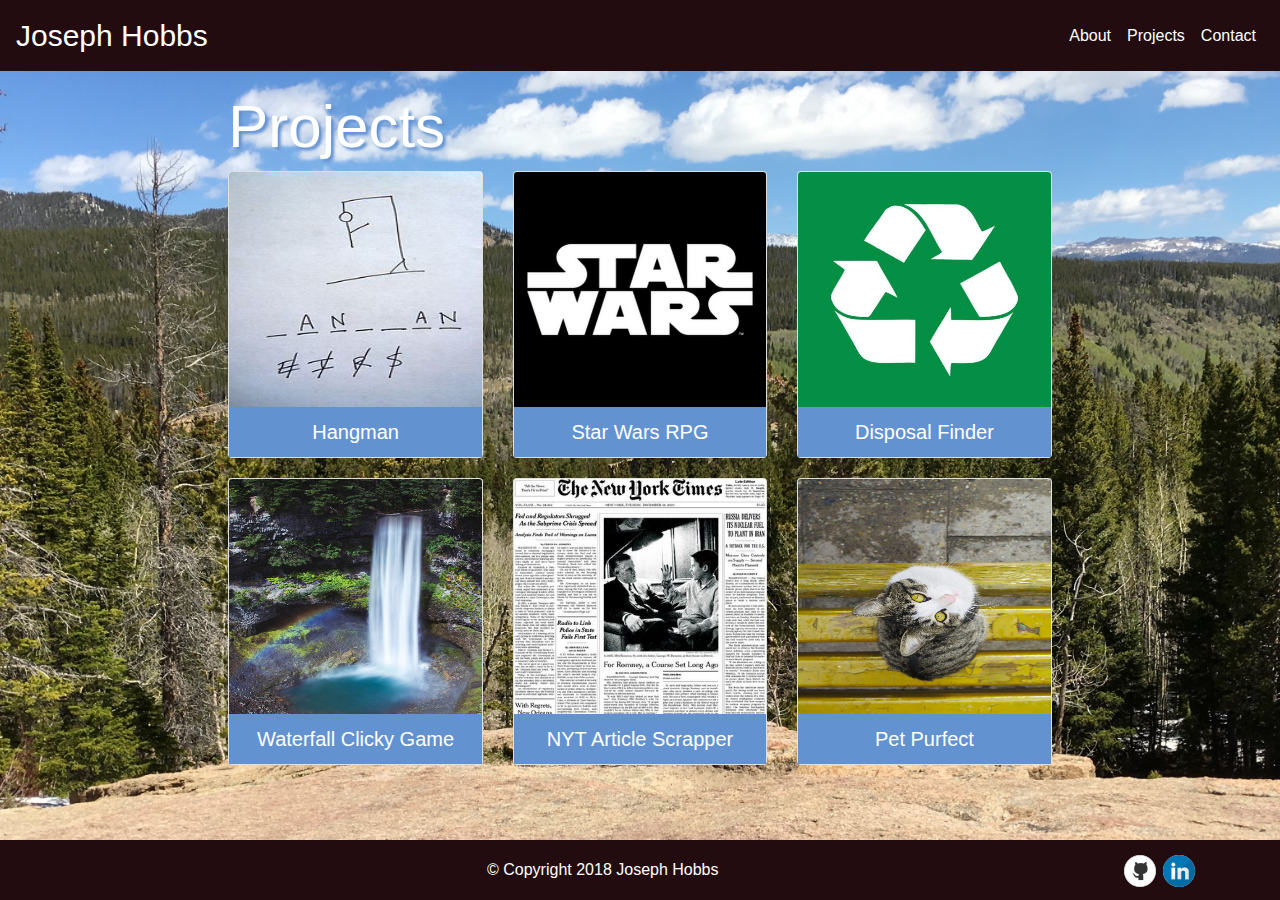
==== commit 633e7263: "updated portfolio" ====
--- a/portfolio.html
+++ b/portfolio.html
@@ -43,6 +43,24 @@
           <div class="row port-row">
             <div class="col-lg-4 col-md-6 col-sm-6 col-xs-12">
               <div class="card card-port">
+                <img class="card-img-top" src="assets/images/hangman_game.jpg" alt="Hangman Image">
+                <div class="card-body port-card-body text-center">
+                  Hangman
+                </div>
+                <div class="animated pulse hover-text">
+                  <p class="skill-port">Skills: </p>
+                  <p>HTML, CSS, Javascript, Bootstrap</p>
+                  <p>
+                    <a href="https://schosev.github.io/hangman-game/" target="_blank">Visit the website</a>
+                  </p>
+                  <p>
+                    <a href="https://github.com/schosev/hangman-game" target="_blank">See the code</a>
+                  </p>
+                </div>
+              </div>
+            </div>
+            <div class="col-lg-4 col-md-6 col-sm-6 col-xs-12">
+              <div class="card card-port">
                 <img class="card-img-top" src="assets/images/star-wars.jpg" alt="Star Wars RPG Image">
                 <div class="card-body port-card-body text-center">
                   Star Wars RPG
@@ -67,7 +85,7 @@
                 </div>
                 <div class="animated pulse hover-text">
                   <p class="skill-port">Skills: </p>
-                  <p>API, AJAX, Firebase, google maps, HTML, CSS, Javascript, Jquery</p>
+                  <p>API, AJAX, Firebase, google maps, HTML, CSS, Materialize, Javascript, Jquery</p>
                   <p>
                     <a href="https://schosev.github.io/recycling_project/#!" target="_blank">Visit the website</a>
                   </p>
@@ -79,31 +97,13 @@
             </div>
             <div class="col-lg-4 col-md-6 col-sm-6 col-xs-12">
               <div class="card card-port">
-                <img class="card-img-top" src="assets/images/burger2.jpg" alt="Burger Image">
-                <div class="card-body port-card-body text-center">
-                  Eat-Da-Burger
-                </div>
-                <div class="animated pulse hover-text">
-                  <p class="skill-port">Skills: </p>
-                  <p>handlebars, Node, Express, MySQL, Sequelize, Heroku, HTML, CSS, Javascript, Jquery</p>
-                  <p>
-                    <a href="https://radiant-sands-44602.herokuapp.com/" target="_blank">Visit the website</a>
-                  </p>
-                  <p>
-                    <a href="https://github.com/schosev/burger" target="_blank">See the code</a>
-                  </p>
-                </div>
-              </div>
-            </div>
-            <div class="col-lg-4 col-md-6 col-sm-6 col-xs-12">
-              <div class="card card-port">
                 <img class="card-img-top" src="assets/images/waterfall2.jpg" alt="Waterfall Image">
                 <div class="card-body port-card-body text-center">
                   Waterfall Clicky Game
                 </div>
                 <div class="animated pulse hover-text">
                   <p class="skill-port">Skills: </p>
-                  <p>React, HTML, CSS, Javascript</p>
+                  <p>React, HTML, CSS, Bootstrap, Javascript</p>
                   <p>
                     <a href="https://schosev.github.io/click-game/" target="_blank">Visit the website</a>
                   </p>
@@ -121,7 +121,7 @@
                 </div>
                 <div class="animated pulse hover-text">
                   <p class="skill-port">Skills: </p>
-                  <p>React, API, Node, Express, MongoDB, Mongoose, Heroku, HTML, CSS, Javascript</p>
+                  <p>React, API, Node, Express, MongoDB, Mongoose, Heroku, HTML, CSS, Bootstrap, Javascript</p>
                   <p>
                     <a href="https://frozen-lowlands-61002.herokuapp.com/" target="_blank">Visit the website</a>
                   </p>
@@ -139,7 +139,7 @@
                 </div>
                 <div class="animated pulse hover-text">
                   <p class="skill-port">Skills: </p>
-                  <p>React, API, Node, Express, MySQL, Sequlize, firebase, HTML, CSS, Javascript, Boostrap, Heroku</p>
+                  <p>React, API, Node, Express, MySQL, Sequelize, firebase, HTML, CSS, Javascript, Bootstrap, Heroku</p>
                   <p>
                     <a href="https://petpurfect.herokuapp.com/" target="_blank">Visit the website</a>
                   </p>
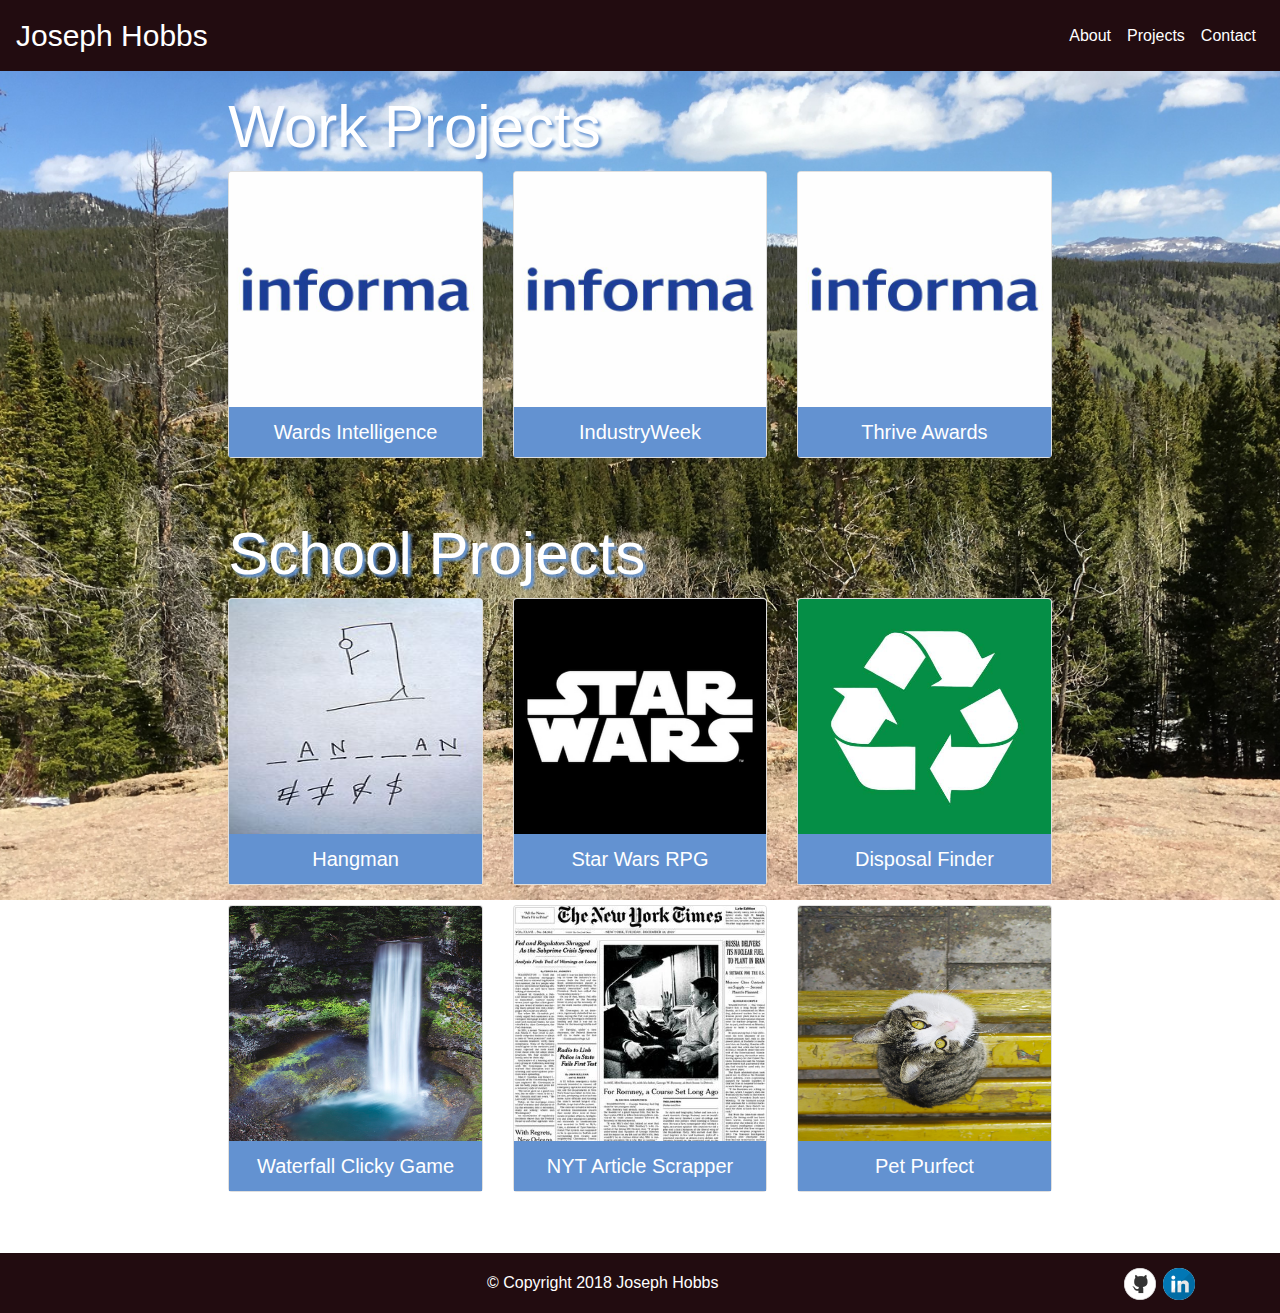
==== commit 0ec24b0a: "updated with Informa info" ====
--- a/portfolio.html
+++ b/portfolio.html
@@ -38,9 +38,66 @@
     <div class="row">
       <div class="col-md-2"></div>
       <div class="col-md-8 col-sm-12 main-col">
-        <h2 class="jumbo-text">Projects</h2>
+        <h2 class="jumbo-text">Work Projects</h2>
         <div class="card" id="port-main-card">
           <div class="row port-row">
+            <div class="col-lg-4 col-md-6 col-sm-6 col-xs-12">
+                <div class="card card-port">
+                  <img class="card-img-top" src="assets/images/informa.jpg" alt="Wards Image">
+                  <div class="card-body port-card-body text-center">
+                    Wards Intelligence
+                  </div>
+                  <div class="animated pulse hover-text">
+                    <p class="skill-port">Example of a full eCommerce site developed using the Orchard CMS.  Updated base templates with Razor code changes and HTML and CSS changes. </p>
+                    <br />
+                    <p>
+                      <a href="https://store.wardsintelligence.com/" target="_blank">Visit the website</a>
+                    </p>
+                  </div>
+                </div>
+              </div>
+              <div class="col-lg-4 col-md-6 col-sm-6 col-xs-12">
+                <div class="card card-port">
+                  <img class="card-img-top" src="assets/images/informa.jpg" alt="IndustryWeek Image">
+                  <div class="card-body port-card-body text-center">
+                    IndustryWeek
+                  </div>
+                  <div class="animated pulse hover-text">
+                    <p class="skill-port">Example of single item eCommerce site developed using the Orchard CMS.  Updated base templates with Razor code changes and HTML and CSS changes. </p>
+                    <br />
+                    <p>
+                      <a href="https://bestplants.industryweek.com/" target="_blank">Visit the website</a>
+                    </p>
+                  </div>
+                </div>
+              </div>
+              <div class="col-lg-4 col-md-6 col-sm-6 col-xs-12">
+                <div class="card card-port">
+                  <img class="card-img-top" src="assets/images/informa.jpg" alt="Thrive Awards Image">
+                  <div class="card-body port-card-body text-center">
+                    Thrive Awards
+                  </div>
+                  <div class="animated pulse hover-text">
+                    <p class="skill-port">Example of single item eCommerce site developed using the Orchard CMS.  Updated base templates with Razor code changes and HTML and CSS changes. </p>
+                    <br />
+                    <p>
+                      <a href="https://checkout.thriveawards.com/" target="_blank">Visit the website</a>
+                    </p>
+                  </div>
+                </div>
+              </div>
+            </div>
+          </div>
+        </div>
+      </div>
+
+    <div class="row">
+      <div class="col-md-2"></div>
+      <div class="col-md-8 col-sm-12 main-col">
+        <h2 class="jumbo-text">School Projects</h2>
+        <div class="card" id="port-main-card">
+          <div class="row port-row">
+
             <div class="col-lg-4 col-md-6 col-sm-6 col-xs-12">
               <div class="card card-port">
                 <img class="card-img-top" src="assets/images/hangman_game.jpg" alt="Hangman Image">
--- a/assets/css/style.css
+++ b/assets/css/style.css
@@ -13,8 +13,16 @@
   background-size: cover;
 }
 
+.clear-fix {
+  clear: both;
+}
+
 .main-div {
     margin: 20px 0px;
+}
+
+hr {
+  background-color: #000;
 }
 
 .navbar {
@@ -141,6 +149,29 @@
     margin-right: 20px;
 }
 
+.list-div {
+  margin: 0px 0px 16px 40px;
+}
+
+/* make list items responsive */
+ul{margin:0; padding:0;}
+
+#list1 {
+  -webkit-column-width: 150px;
+  -moz-column-width: 150px;
+  -o-column-width: 150px;
+  -ms-column-width: 150px;
+  column-width: 150px;
+}
+
+#list2 {
+  -webkit-column-width: 200px;
+  -moz-column-width: 200px;
+  -o-column-width: 200px;
+  -ms-column-width: 200px;
+  column-width: 200px;
+}
+
 @media (max-width: 480px) {
   #profile-image {
     float: none;
@@ -148,4 +179,16 @@
     margin-left: auto;
     margin-right: auto;
   }
+}
+
+@media (min-width: 1158px) {
+  #top-hr {
+    display: none;
+  }
+}
+
+@media (min-width: 1249px) {
+  .top-pad {
+    margin-top: 16px;
+  }
 }